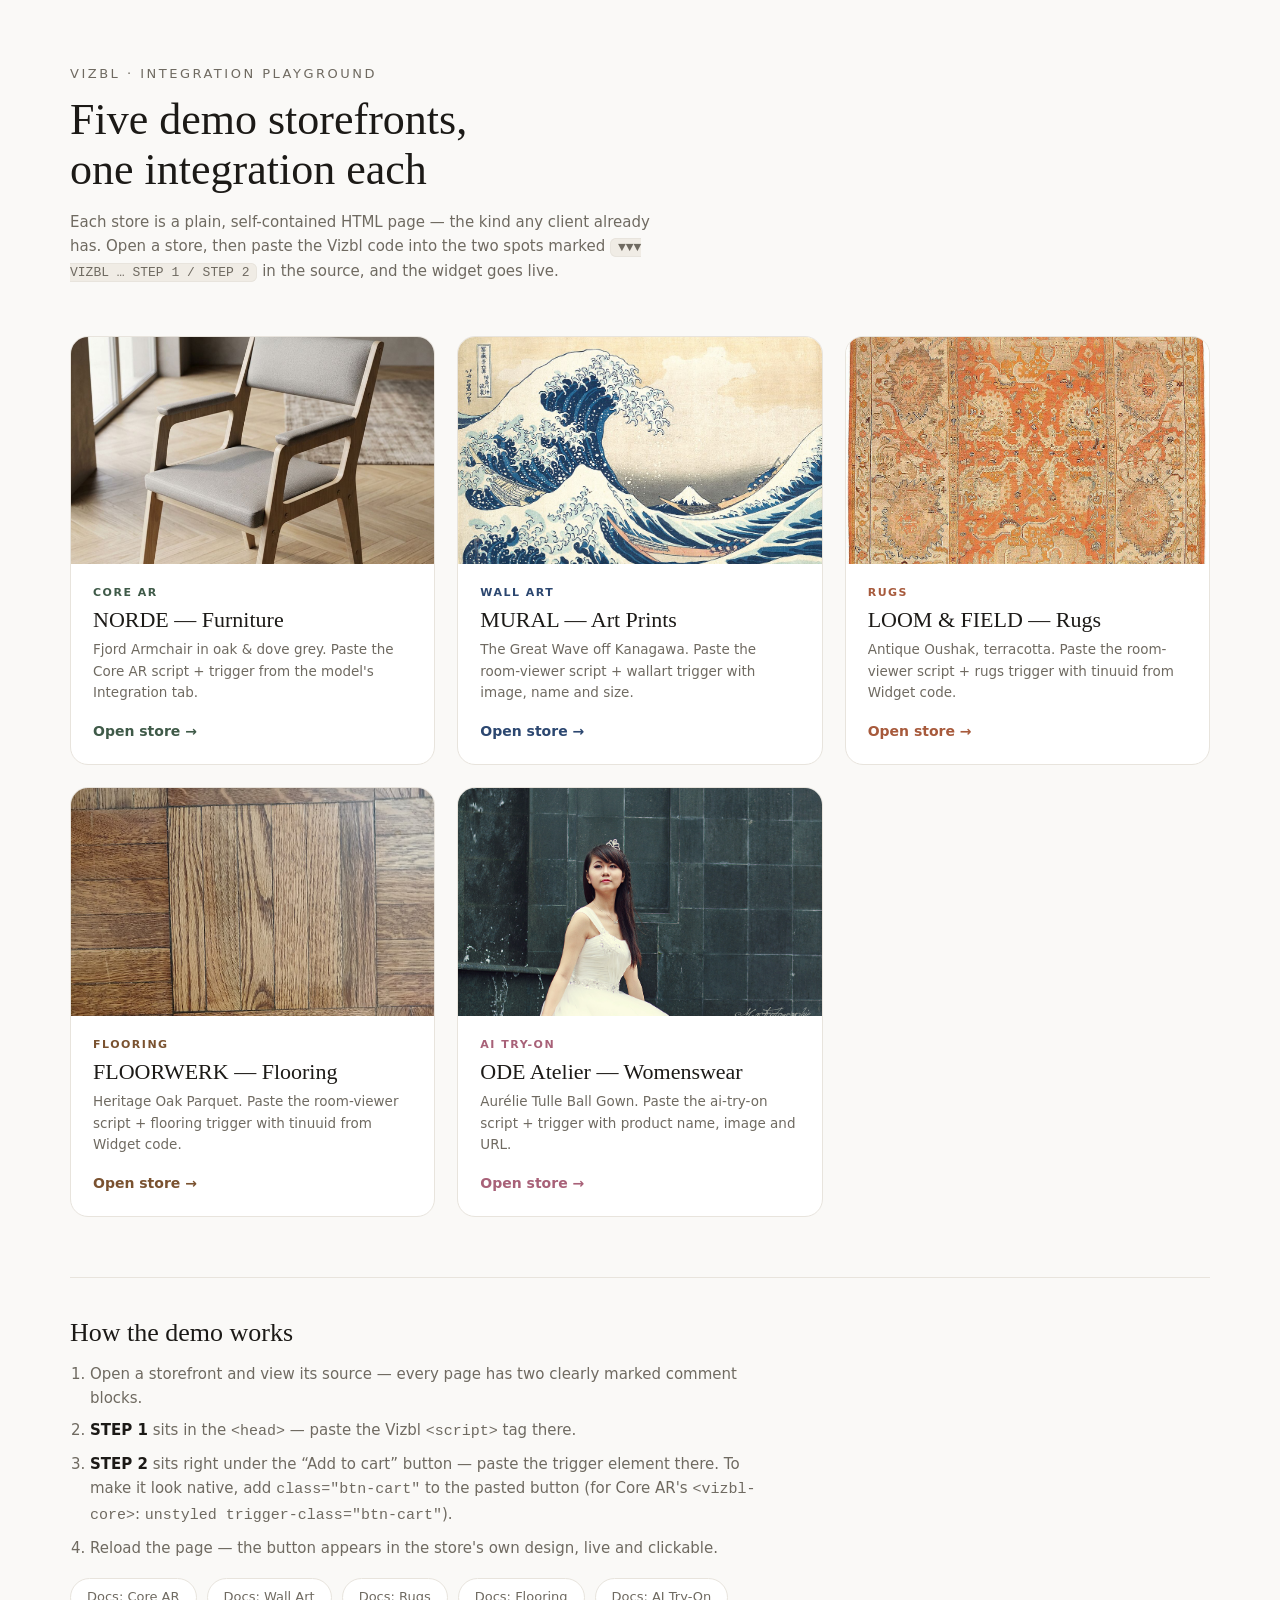
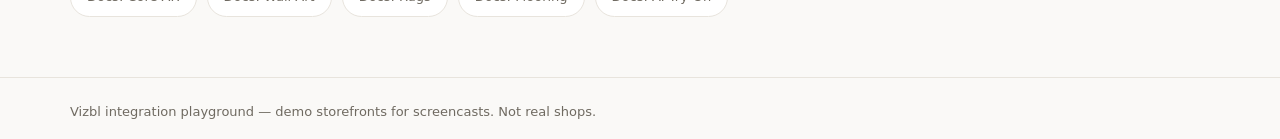
==== index.html @ 4c50559a "Add Vizbl integration playground: five demo storefronts Five self-contained static storefronts (furn" ====
<!DOCTYPE html>
<html lang="en">
<head>
<meta charset="UTF-8">
<meta name="viewport" content="width=device-width, initial-scale=1.0">
<title>Vizbl Integration Playground</title>
<style>
:root{
  --bg:#faf9f7;
  --ink:#1c1a17;
  --muted:#6f6a61;
  --line:#e8e4dd;
  --serif:Georgia,'Times New Roman',serif;
  --sans:'Segoe UI',system-ui,-apple-system,sans-serif;
}
*{margin:0;padding:0;box-sizing:border-box}
body{background:var(--bg);color:var(--ink);font:15px/1.6 var(--sans)}
a{color:inherit;text-decoration:none}
img{max-width:100%;display:block}
.wrap{max-width:1140px;margin:0 auto;padding:0 24px}

.hero{padding:64px 0 40px}
.hero .kicker{font-size:13px;letter-spacing:2.5px;text-transform:uppercase;color:var(--muted)}
.hero h1{font:400 44px/1.15 var(--serif);margin:10px 0 14px}
.hero p{color:var(--muted);max-width:64ch}
.hero code{background:#f0ece5;border:1px solid var(--line);border-radius:6px;padding:1px 7px;font-size:13px}

.grid{display:grid;grid-template-columns:repeat(auto-fit,minmax(300px,1fr));gap:22px;padding:12px 0 60px}
.card{background:#fff;border:1px solid var(--line);border-radius:18px;overflow:hidden;transition:transform .15s,box-shadow .15s;display:flex;flex-direction:column}
.card:hover{transform:translateY(-3px);box-shadow:0 14px 34px rgba(28,26,23,.1)}
.card .thumb{aspect-ratio:16/10;overflow:hidden}
.card .thumb img{width:100%;height:100%;object-fit:cover}
.card .body{padding:20px 22px 22px;display:flex;flex-direction:column;gap:6px;flex:1}
.card .tag{font-size:11px;letter-spacing:1.5px;text-transform:uppercase;font-weight:700}
.card h2{font:400 22px var(--serif)}
.card p{font-size:13.5px;color:var(--muted);flex:1}
.card .go{font-size:14px;font-weight:600;margin-top:10px}

.c-green .tag,.c-green .go{color:#3f5a48}
.c-blue .tag,.c-blue .go{color:#2c4770}
.c-terra .tag,.c-terra .go{color:#a75a3c}
.c-oak .tag,.c-oak .go{color:#7a5230}
.c-rose .tag,.c-rose .go{color:#a86178}

.howto{border-top:1px solid var(--line);padding:40px 0 60px}
.howto h2{font:400 26px var(--serif);margin-bottom:14px}
.howto ol{margin:0 0 18px 20px;color:var(--muted);max-width:70ch}
.howto li{margin-bottom:8px}
.howto b{color:var(--ink)}
.docs{display:flex;flex-wrap:wrap;gap:10px}
.docs a{font-size:13px;border:1px solid var(--line);background:#fff;border-radius:99px;padding:8px 16px;color:var(--muted);transition:all .15s}
.docs a:hover{color:var(--ink);border-color:var(--muted)}

footer{border-top:1px solid var(--line)}
.frow{padding:24px 0;font-size:13px;color:var(--muted)}
</style>
</head>
<body>

<div class="wrap hero">
  <div class="kicker">Vizbl · Integration Playground</div>
  <h1>Five demo storefronts,<br>one integration each</h1>
  <p>Each store is a plain, self-contained HTML page — the kind any client already has.
  Open a store, then paste the Vizbl code into the two spots marked
  <code>&#9660;&#9660;&#9660; VIZBL &hellip; STEP 1 / STEP 2</code> in the source, and the widget goes live.</p>
</div>

<div class="wrap grid">
  <a class="card c-green" href="core-ar.html">
    <div class="thumb"><img src="images/sofa-living.jpg" alt="Fjord plywood armchair"></div>
    <div class="body">
      <span class="tag">Core AR</span>
      <h2>NORDE — Furniture</h2>
      <p>Fjord Armchair in oak &amp; dove grey. Paste the Core AR script + trigger from the model's Integration tab.</p>
      <span class="go">Open store →</span>
    </div>
  </a>

  <a class="card c-blue" href="wall-art.html">
    <div class="thumb"><img src="images/great-wave.jpg" alt="The Great Wave print"></div>
    <div class="body">
      <span class="tag">Wall Art</span>
      <h2>MURAL — Art Prints</h2>
      <p>The Great Wave off Kanagawa. Paste the room-viewer script + wallart trigger with image, name and size.</p>
      <span class="go">Open store →</span>
    </div>
  </a>

  <a class="card c-terra" href="rugs.html">
    <div class="thumb"><img src="images/rug-oushak.jpg" alt="Antique Oushak rug"></div>
    <div class="body">
      <span class="tag">Rugs</span>
      <h2>LOOM &amp; FIELD — Rugs</h2>
      <p>Antique Oushak, terracotta. Paste the room-viewer script + rugs trigger with tinuuid from Widget code.</p>
      <span class="go">Open store →</span>
    </div>
  </a>

  <a class="card c-oak" href="flooring.html">
    <div class="thumb"><img src="images/oak-parquet.jpg" alt="Oak parquet flooring"></div>
    <div class="body">
      <span class="tag">Flooring</span>
      <h2>FLOORWERK — Flooring</h2>
      <p>Heritage Oak Parquet. Paste the room-viewer script + flooring trigger with tinuuid from Widget code.</p>
      <span class="go">Open store →</span>
    </div>
  </a>

  <a class="card c-rose" href="ai-tryon.html">
    <div class="thumb"><img src="images/dress.jpg" alt="Ivory tulle ball gown" style="object-position:50% 25%"></div>
    <div class="body">
      <span class="tag">AI Try-On</span>
      <h2>ODE Atelier — Womenswear</h2>
      <p>Aurélie Tulle Ball Gown. Paste the ai-try-on script + trigger with product name, image and URL.</p>
      <span class="go">Open store →</span>
    </div>
  </a>
</div>

<div class="wrap howto">
  <h2>How the demo works</h2>
  <ol>
    <li>Open a storefront and view its source — every page has two clearly marked comment blocks.</li>
    <li><b>STEP 1</b> sits in the <code>&lt;head&gt;</code> — paste the Vizbl <code>&lt;script&gt;</code> tag there.</li>
    <li><b>STEP 2</b> sits right under the “Add to cart” button — paste the trigger element there. To make it look native, add <code>class="btn-cart"</code> to the pasted button (for Core AR's <code>&lt;vizbl-core&gt;</code>: <code>unstyled trigger-class="btn-cart"</code>).</li>
    <li>Reload the page — the button appears in the store's own design, live and clickable.</li>
  </ol>
  <div class="docs">
    <a href="https://vizbl.com/helpcenter/how-to-add-a-vizbl-core-ar-integration-to-your-website" target="_blank">Docs: Core AR</a>
    <a href="https://vizbl.com/helpcenter/adding-a-wall-art-integration-to-your-website" target="_blank">Docs: Wall Art</a>
    <a href="https://vizbl.com/helpcenter/adding-a-rugs-integration-to-your-website" target="_blank">Docs: Rugs</a>
    <a href="https://vizbl.com/helpcenter/adding-a-flooring-integration-to-your-website" target="_blank">Docs: Flooring</a>
    <a href="https://vizbl.com/helpcenter/adding-an-ai-try-on-widget-to-your-website" target="_blank">Docs: AI Try-On</a>
  </div>
</div>

<footer>
  <div class="wrap frow">Vizbl integration playground — demo storefronts for screencasts. Not real shops.</div>
</footer>

</body>
</html>
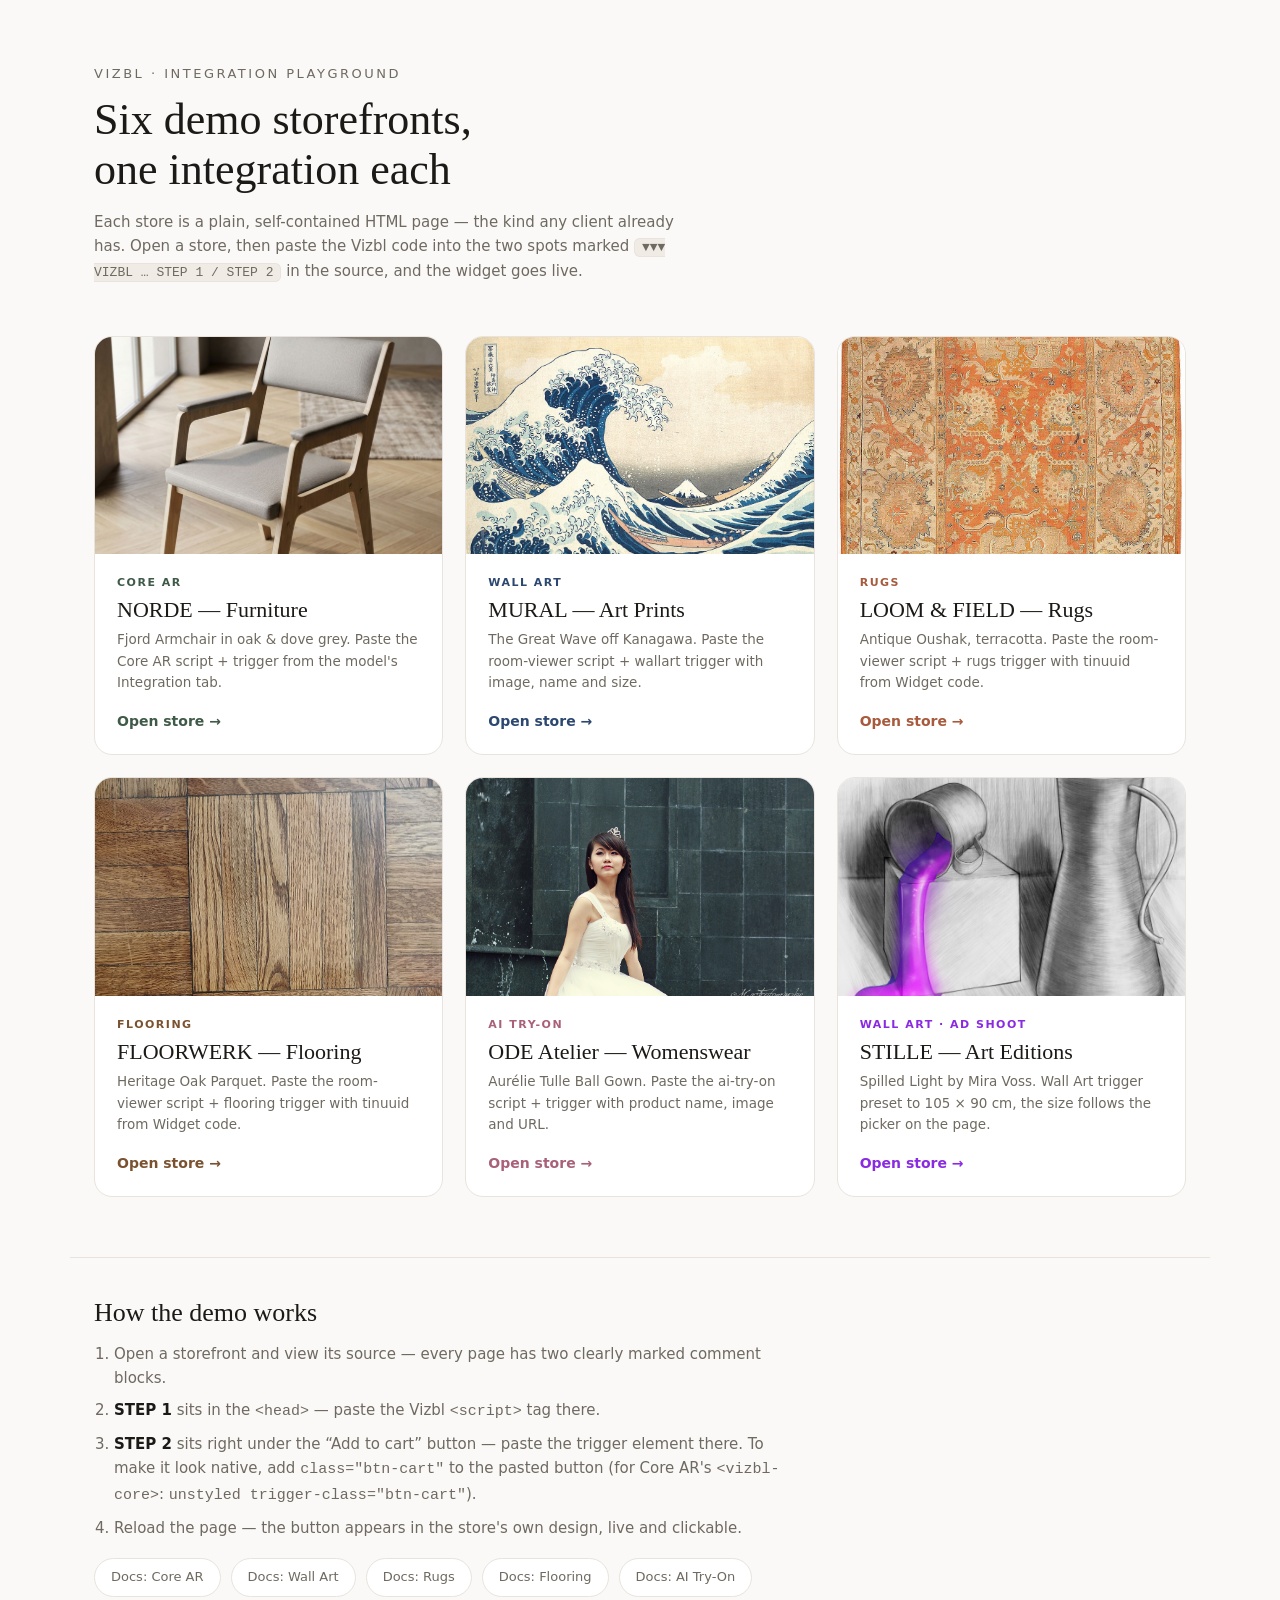
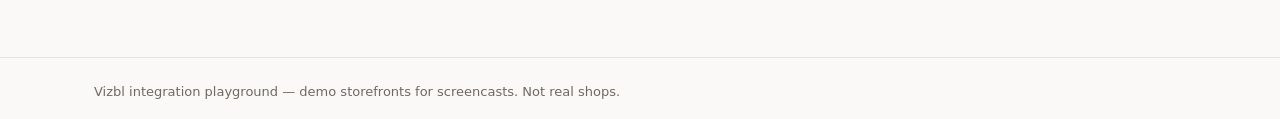
==== commit 02125ef3: "Add STILLE storefront: Wall Art page for the ad shoot Spilled Light print, 105 x 90 cm by default. S" ====
--- a/index.html
+++ b/index.html
@@ -19,13 +19,13 @@
 img{max-width:100%;display:block}
 .wrap{max-width:1140px;margin:0 auto;padding:0 24px}
 
-.hero{padding:64px 0 40px}
+.hero{padding-top:64px;padding-bottom:40px}
 .hero .kicker{font-size:13px;letter-spacing:2.5px;text-transform:uppercase;color:var(--muted)}
 .hero h1{font:400 44px/1.15 var(--serif);margin:10px 0 14px}
 .hero p{color:var(--muted);max-width:64ch}
 .hero code{background:#f0ece5;border:1px solid var(--line);border-radius:6px;padding:1px 7px;font-size:13px}
 
-.grid{display:grid;grid-template-columns:repeat(auto-fit,minmax(300px,1fr));gap:22px;padding:12px 0 60px}
+.grid{display:grid;grid-template-columns:repeat(auto-fit,minmax(300px,1fr));gap:22px;padding-top:12px;padding-bottom:60px}
 .card{background:#fff;border:1px solid var(--line);border-radius:18px;overflow:hidden;transition:transform .15s,box-shadow .15s;display:flex;flex-direction:column}
 .card:hover{transform:translateY(-3px);box-shadow:0 14px 34px rgba(28,26,23,.1)}
 .card .thumb{aspect-ratio:16/10;overflow:hidden}
@@ -41,8 +41,9 @@
 .c-terra .tag,.c-terra .go{color:#a75a3c}
 .c-oak .tag,.c-oak .go{color:#7a5230}
 .c-rose .tag,.c-rose .go{color:#a86178}
+.c-violet .tag,.c-violet .go{color:#8a2be2}
 
-.howto{border-top:1px solid var(--line);padding:40px 0 60px}
+.howto{border-top:1px solid var(--line);padding-top:40px;padding-bottom:60px}
 .howto h2{font:400 26px var(--serif);margin-bottom:14px}
 .howto ol{margin:0 0 18px 20px;color:var(--muted);max-width:70ch}
 .howto li{margin-bottom:8px}
@@ -52,14 +53,24 @@
 .docs a:hover{color:var(--ink);border-color:var(--muted)}
 
 footer{border-top:1px solid var(--line)}
-.frow{padding:24px 0;font-size:13px;color:var(--muted)}
+.frow{padding-top:24px;padding-bottom:24px;font-size:13px;color:var(--muted)}
+
+@media (max-width:860px){
+  .wrap{padding:0 16px}
+  .hero{padding-top:40px;padding-bottom:26px}
+  .hero h1{font-size:31px}
+  .grid{gap:16px;padding-top:8px;padding-bottom:40px}
+  .howto{padding-top:30px;padding-bottom:44px}
+  .howto h2{font-size:22px}
+  .howto ol{margin-left:18px}
+}
 </style>
 </head>
 <body>
 
 <div class="wrap hero">
   <div class="kicker">Vizbl · Integration Playground</div>
-  <h1>Five demo storefronts,<br>one integration each</h1>
+  <h1>Six demo storefronts,<br>one integration each</h1>
   <p>Each store is a plain, self-contained HTML page — the kind any client already has.
   Open a store, then paste the Vizbl code into the two spots marked
   <code>&#9660;&#9660;&#9660; VIZBL &hellip; STEP 1 / STEP 2</code> in the source, and the widget goes live.</p>
@@ -115,6 +126,16 @@
       <span class="go">Open store →</span>
     </div>
   </a>
+
+  <a class="card c-violet" href="spilled-light.html">
+    <div class="thumb"><img src="images/spilled-light-1600.jpg" alt="Spilled Light, graphite still life with a violet pour"></div>
+    <div class="body">
+      <span class="tag">Wall Art · ad shoot</span>
+      <h2>STILLE — Art Editions</h2>
+      <p>Spilled Light by Mira Voss. Wall Art trigger preset to 105 × 90 cm, the size follows the picker on the page.</p>
+      <span class="go">Open store →</span>
+    </div>
+  </a>
 </div>
 
 <div class="wrap howto">
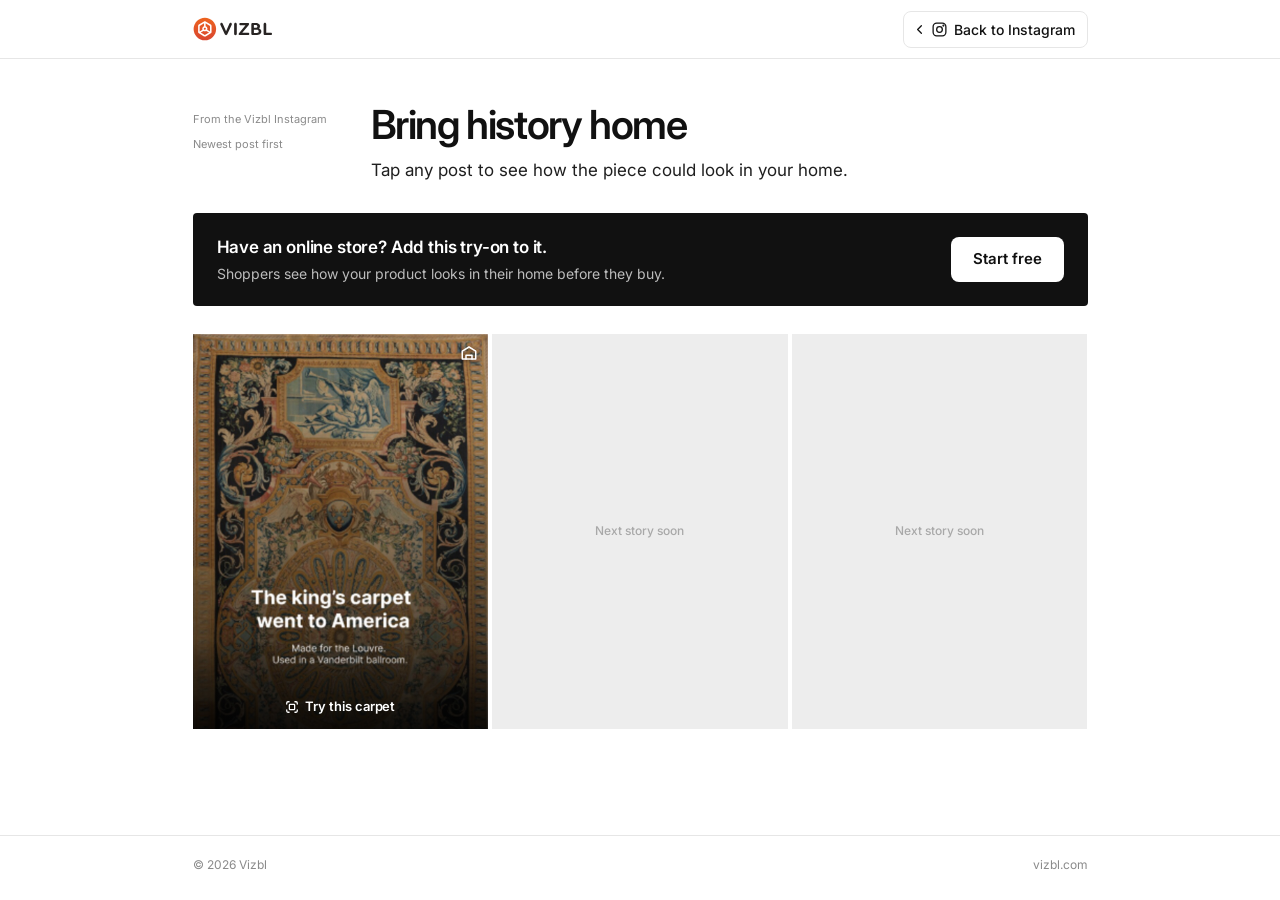
==== commit a2e22a8d: "Replace demo storefronts with the Instagram feed page The site now mirrors the Vizbl Instagram grid:" ====
--- a/index.html
+++ b/index.html
@@ -3,161 +3,109 @@
 <head>
 <meta charset="UTF-8">
 <meta name="viewport" content="width=device-width, initial-scale=1.0">
-<title>Vizbl Integration Playground</title>
-<style>
-:root{
-  --bg:#faf9f7;
-  --ink:#1c1a17;
-  --muted:#6f6a61;
-  --line:#e8e4dd;
-  --serif:Georgia,'Times New Roman',serif;
-  --sans:'Segoe UI',system-ui,-apple-system,sans-serif;
-}
-*{margin:0;padding:0;box-sizing:border-box}
-body{background:var(--bg);color:var(--ink);font:15px/1.6 var(--sans)}
-a{color:inherit;text-decoration:none}
-img{max-width:100%;display:block}
-.wrap{max-width:1140px;margin:0 auto;padding:0 24px}
+<title>Bring history home — Vizbl</title>
+<meta name="description" content="Historic pieces from the Vizbl Instagram. Tap any post to see how the piece could look in your home.">
+<meta property="og:type" content="website">
+<meta property="og:title" content="Bring history home — Vizbl">
+<meta property="og:description" content="Tap any post to see how the piece could look in your home.">
+<meta property="og:image" content="posts/king-carpet-cover.jpg">
+<meta name="theme-color" content="#ffffff">
+<link rel="icon" type="image/png" href="assets/favicon.png">
+<link rel="preconnect" href="https://fonts.googleapis.com">
+<link rel="preconnect" href="https://fonts.gstatic.com" crossorigin>
+<link href="https://fonts.googleapis.com/css2?family=Inter:wght@400;500;600;700&display=swap" rel="stylesheet">
+<link rel="stylesheet" href="assets/feed.css">
 
-.hero{padding-top:64px;padding-bottom:40px}
-.hero .kicker{font-size:13px;letter-spacing:2.5px;text-transform:uppercase;color:var(--muted)}
-.hero h1{font:400 44px/1.15 var(--serif);margin:10px 0 14px}
-.hero p{color:var(--muted);max-width:64ch}
-.hero code{background:#f0ece5;border:1px solid var(--line);border-radius:6px;padding:1px 7px;font-size:13px}
-
-.grid{display:grid;grid-template-columns:repeat(auto-fit,minmax(300px,1fr));gap:22px;padding-top:12px;padding-bottom:60px}
-.card{background:#fff;border:1px solid var(--line);border-radius:18px;overflow:hidden;transition:transform .15s,box-shadow .15s;display:flex;flex-direction:column}
-.card:hover{transform:translateY(-3px);box-shadow:0 14px 34px rgba(28,26,23,.1)}
-.card .thumb{aspect-ratio:16/10;overflow:hidden}
-.card .thumb img{width:100%;height:100%;object-fit:cover}
-.card .body{padding:20px 22px 22px;display:flex;flex-direction:column;gap:6px;flex:1}
-.card .tag{font-size:11px;letter-spacing:1.5px;text-transform:uppercase;font-weight:700}
-.card h2{font:400 22px var(--serif)}
-.card p{font-size:13.5px;color:var(--muted);flex:1}
-.card .go{font-size:14px;font-weight:600;margin-top:10px}
-
-.c-green .tag,.c-green .go{color:#3f5a48}
-.c-blue .tag,.c-blue .go{color:#2c4770}
-.c-terra .tag,.c-terra .go{color:#a75a3c}
-.c-oak .tag,.c-oak .go{color:#7a5230}
-.c-rose .tag,.c-rose .go{color:#a86178}
-.c-violet .tag,.c-violet .go{color:#8a2be2}
-
-.howto{border-top:1px solid var(--line);padding-top:40px;padding-bottom:60px}
-.howto h2{font:400 26px var(--serif);margin-bottom:14px}
-.howto ol{margin:0 0 18px 20px;color:var(--muted);max-width:70ch}
-.howto li{margin-bottom:8px}
-.howto b{color:var(--ink)}
-.docs{display:flex;flex-wrap:wrap;gap:10px}
-.docs a{font-size:13px;border:1px solid var(--line);background:#fff;border-radius:99px;padding:8px 16px;color:var(--muted);transition:all .15s}
-.docs a:hover{color:var(--ink);border-color:var(--muted)}
-
-footer{border-top:1px solid var(--line)}
-.frow{padding-top:24px;padding-bottom:24px;font-size:13px;color:var(--muted)}
-
-@media (max-width:860px){
-  .wrap{padding:0 16px}
-  .hero{padding-top:40px;padding-bottom:26px}
-  .hero h1{font-size:31px}
-  .grid{gap:16px;padding-top:8px;padding-bottom:40px}
-  .howto{padding-top:30px;padding-bottom:44px}
-  .howto h2{font-size:22px}
-  .howto ol{margin-left:18px}
-}
-</style>
+<!-- Vizbl widget scripts: one per integration type used in the feed -->
+<script defer src="https://cdn.neurodyn.ai/@neurodyn/room-viewer/dist/room-viewer.embed.min.js"></script>
 </head>
 <body>
 
-<div class="wrap hero">
-  <div class="kicker">Vizbl · Integration Playground</div>
-  <h1>Six demo storefronts,<br>one integration each</h1>
-  <p>Each store is a plain, self-contained HTML page — the kind any client already has.
-  Open a store, then paste the Vizbl code into the two spots marked
-  <code>&#9660;&#9660;&#9660; VIZBL &hellip; STEP 1 / STEP 2</code> in the source, and the widget goes live.</p>
-</div>
+<header class="bar">
+  <div class="wrap">
+    <a href="https://vizbl.com"><img src="assets/vizbl-logo.svg" alt="Vizbl" width="386" height="116"></a>
+    <a class="back" href="https://www.instagram.com/vizblar/">
+      <svg viewBox="0 0 24 24" fill="none" stroke="currentColor" stroke-width="2" stroke-linecap="round" stroke-linejoin="round" aria-hidden="true"><path d="M15 18l-6-6 6-6"/></svg>
+      <svg viewBox="0 0 24 24" fill="none" stroke="currentColor" stroke-width="1.8" stroke-linecap="round" stroke-linejoin="round" aria-hidden="true"><rect x="3" y="3" width="18" height="18" rx="5"/><circle cx="12" cy="12" r="4"/><circle cx="17.5" cy="6.5" r=".6" fill="currentColor"/></svg>
+      Back to Instagram
+    </a>
+  </div>
+</header>
 
-<div class="wrap grid">
-  <a class="card c-green" href="core-ar.html">
-    <div class="thumb"><img src="images/sofa-living.jpg" alt="Fjord plywood armchair"></div>
-    <div class="body">
-      <span class="tag">Core AR</span>
-      <h2>NORDE — Furniture</h2>
-      <p>Fjord Armchair in oak &amp; dove grey. Paste the Core AR script + trigger from the model's Integration tab.</p>
-      <span class="go">Open store →</span>
+<section class="wrap">
+  <div class="intro">
+    <div class="caption">From the Vizbl Instagram<span>Newest post first</span></div>
+    <div>
+      <h1>Bring history home</h1>
+      <p class="lede">Tap any post to see how the piece could look in your home.</p>
     </div>
-  </a>
+  </div>
 
-  <a class="card c-blue" href="wall-art.html">
-    <div class="thumb"><img src="images/great-wave.jpg" alt="The Great Wave print"></div>
-    <div class="body">
-      <span class="tag">Wall Art</span>
-      <h2>MURAL — Art Prints</h2>
-      <p>The Great Wave off Kanagawa. Paste the room-viewer script + wallart trigger with image, name and size.</p>
-      <span class="go">Open store →</span>
-    </div>
-  </a>
+  <div class="merchant">
+    <div><b>Have an online store? Add this try-on to it.</b><span>Shoppers see how your product looks in their home before they buy.</span></div>
+    <a class="btn btn-light" href="https://connect.vizbl.com/register">Start free</a>
+  </div>
+</section>
 
-  <a class="card c-terra" href="rugs.html">
-    <div class="thumb"><img src="images/rug-oushak.jpg" alt="Antique Oushak rug"></div>
-    <div class="body">
-      <span class="tag">Rugs</span>
-      <h2>LOOM &amp; FIELD — Rugs</h2>
-      <p>Antique Oushak, terracotta. Paste the room-viewer script + rugs trigger with tinuuid from Widget code.</p>
-      <span class="go">Open store →</span>
-    </div>
-  </a>
+<!--
+  FEED — same order as the Instagram grid, newest post first.
+  Each post is one Vizbl integration: the tile itself is the trigger.
 
-  <a class="card c-oak" href="flooring.html">
-    <div class="thumb"><img src="images/oak-parquet.jpg" alt="Oak parquet flooring"></div>
-    <div class="body">
-      <span class="tag">Flooring</span>
-      <h2>FLOORWERK — Flooring</h2>
-      <p>Heritage Oak Parquet. Paste the room-viewer script + flooring trigger with tinuuid from Widget code.</p>
-      <span class="go">Open store →</span>
-    </div>
-  </a>
+  data-pending = the try-on is not published yet; a tap shows a "coming soon" note.
+  To go live, delete data-pending and paste the attributes from the cabinet's
+  "Get code" snippet onto the <button>, e.g. for a rug:
+    data-neurodyn-room-viewer-dialog
+    data-neurodyn-room-viewer-type="rugs"
+    data-neurodyn-room-viewer-tinuuid="…"
+    data-neurodyn-room-viewer-name="…"
+    data-neurodyn-room-viewer-language="en"
+    data-neurodyn-room-viewer-api-key="…"
+-->
+<main class="wrap feed-wrap">
+  <div class="feed">
 
-  <a class="card c-rose" href="ai-tryon.html">
-    <div class="thumb"><img src="images/dress.jpg" alt="Ivory tulle ball gown" style="object-position:50% 25%"></div>
-    <div class="body">
-      <span class="tag">AI Try-On</span>
-      <h2>ODE Atelier — Womenswear</h2>
-      <p>Aurélie Tulle Ball Gown. Paste the ai-try-on script + trigger with product name, image and URL.</p>
-      <span class="go">Open store →</span>
-    </div>
-  </a>
+    <button class="post" type="button"
+      data-neurodyn-room-viewer-dialog
+      data-neurodyn-room-viewer-type="rugs"
+      data-neurodyn-room-viewer-tinuuid="TdcoVFXnRGK9fRIkhsotmg"
+      data-neurodyn-room-viewer-name="Grande Galerie carpet no. 38"
+      data-neurodyn-room-viewer-display-unit="in"
+      data-neurodyn-room-viewer-language="en"
+      data-neurodyn-room-viewer-api-key="pk_live_3akPB4Frr_6hRQla3HA3RDNmWSzn4I-R"
+      aria-label="The king's carpet went to America. Try this carpet in your room">
+      <img src="posts/king-carpet-cover.jpg" alt="The king's carpet went to America: Savonnerie carpet made for the Louvre">
+      <span class="kind" aria-hidden="true"><svg viewBox="0 0 24 24" fill="none" stroke="currentColor" stroke-width="2" stroke-linecap="round" stroke-linejoin="round"><path d="M3 9.5 12 4l9 5.5V20H3z"/><path d="M8 20v-5h8v5"/></svg></span>
+      <span class="try"><svg viewBox="0 0 24 24" fill="none" stroke="currentColor" stroke-width="2.2" stroke-linecap="round" stroke-linejoin="round" aria-hidden="true"><path d="M3 7V5a2 2 0 0 1 2-2h2M17 3h2a2 2 0 0 1 2 2v2M21 17v2a2 2 0 0 1-2 2h-2M7 21H5a2 2 0 0 1-2-2v-2"/><rect x="7.5" y="7.5" width="9" height="9" rx="1"/></svg>Try this carpet</span>
+    </button>
 
-  <a class="card c-violet" href="spilled-light.html">
-    <div class="thumb"><img src="images/spilled-light-1600.jpg" alt="Spilled Light, graphite still life with a violet pour"></div>
-    <div class="body">
-      <span class="tag">Wall Art · ad shoot</span>
-      <h2>STILLE — Art Editions</h2>
-      <p>Spilled Light by Mira Voss. Wall Art trigger preset to 105 × 90 cm, the size follows the picker on the page.</p>
-      <span class="go">Open store →</span>
-    </div>
-  </a>
-</div>
+    <div class="soon" aria-hidden="true">Next story soon</div>
+    <div class="soon" aria-hidden="true">Next story soon</div>
 
-<div class="wrap howto">
-  <h2>How the demo works</h2>
-  <ol>
-    <li>Open a storefront and view its source — every page has two clearly marked comment blocks.</li>
-    <li><b>STEP 1</b> sits in the <code>&lt;head&gt;</code> — paste the Vizbl <code>&lt;script&gt;</code> tag there.</li>
-    <li><b>STEP 2</b> sits right under the “Add to cart” button — paste the trigger element there. To make it look native, add <code>class="btn-cart"</code> to the pasted button (for Core AR's <code>&lt;vizbl-core&gt;</code>: <code>unstyled trigger-class="btn-cart"</code>).</li>
-    <li>Reload the page — the button appears in the store's own design, live and clickable.</li>
-  </ol>
-  <div class="docs">
-    <a href="https://vizbl.com/helpcenter/how-to-add-a-vizbl-core-ar-integration-to-your-website" target="_blank">Docs: Core AR</a>
-    <a href="https://vizbl.com/helpcenter/adding-a-wall-art-integration-to-your-website" target="_blank">Docs: Wall Art</a>
-    <a href="https://vizbl.com/helpcenter/adding-a-rugs-integration-to-your-website" target="_blank">Docs: Rugs</a>
-    <a href="https://vizbl.com/helpcenter/adding-a-flooring-integration-to-your-website" target="_blank">Docs: Flooring</a>
-    <a href="https://vizbl.com/helpcenter/adding-an-ai-try-on-widget-to-your-website" target="_blank">Docs: AI Try-On</a>
   </div>
-</div>
+</main>
 
 <footer>
-  <div class="wrap frow">Vizbl integration playground — demo storefronts for screencasts. Not real shops.</div>
+  <div class="wrap">
+    <span>© 2026 Vizbl</span>
+    <a href="https://vizbl.com">vizbl.com</a>
+  </div>
+  <!-- TODO: photo credits for each post (CC BY images need attribution here too) -->
 </footer>
 
+<div class="toast" id="toast" role="status" aria-live="polite"></div>
+
+<script>
+// Try-ons that are not published yet: tell the visitor instead of doing nothing.
+const toast = document.getElementById('toast');
+let hideTimer;
+document.addEventListener('click', e => {
+  const post = e.target.closest('.post[data-pending]');
+  if (!post) return;
+  toast.textContent = 'This try-on goes live very soon. Check back in a day or two.';
+  toast.classList.add('show');
+  clearTimeout(hideTimer);
+  hideTimer = setTimeout(() => toast.classList.remove('show'), 2600);
+});
+</script>
 </body>
 </html>
--- a/assets/feed.css
+++ b/assets/feed.css
@@ -0,0 +1,100 @@
+/* Visual language follows the Instagram posts: Inter, black on white,
+   small grey captions in a side column, dark gradient for the closing note. */
+:root{
+  --ink:#111111;
+  --text:#1f1f1f;
+  --muted:#8a8a8a;
+  --line:#e6e6e6;
+  --bg:#ffffff;
+  --tile:#ededed;
+  --font:'Inter',-apple-system,BlinkMacSystemFont,'SF Pro Text','Segoe UI',Roboto,Helvetica,Arial,sans-serif;
+}
+*{margin:0;padding:0;box-sizing:border-box}
+body{background:var(--bg);color:var(--text);font:15px/1.5 var(--font);-webkit-font-smoothing:antialiased;
+  min-height:100vh;display:flex;flex-direction:column}
+main{flex:1;width:100%}
+img{display:block;max-width:100%}
+a{color:inherit;text-decoration:none}
+button{font:inherit;color:inherit}
+.wrap{width:100%;max-width:935px;margin:0 auto;padding:0 20px}
+
+.btn{display:inline-flex;align-items:center;justify-content:center;border:0;border-radius:8px;cursor:pointer;
+  font-weight:600;white-space:nowrap;transition:opacity .15s}
+.btn:hover{opacity:.82}
+.btn-light{background:#fff;color:var(--ink)}
+
+/* ── Top bar ── */
+.bar{position:sticky;top:0;z-index:10;background:rgba(255,255,255,.92);backdrop-filter:blur(12px);
+  -webkit-backdrop-filter:blur(12px);border-bottom:1px solid var(--line)}
+.bar .wrap{display:flex;align-items:center;justify-content:space-between;height:58px}
+.bar img{height:24px;width:auto}
+.back{display:inline-flex;align-items:center;gap:6px;padding:7px 12px 7px 8px;border:1px solid var(--line);border-radius:8px;
+  font-size:14px;font-weight:500;color:var(--ink);transition:border-color .15s}
+.back:hover{border-color:var(--ink)}
+.back svg{width:17px;height:17px;flex-shrink:0}
+.back svg:first-child{width:15px;height:15px;margin-right:-2px}
+
+/* ── Intro: laid out like the text block of a slide ── */
+.intro{display:grid;grid-template-columns:150px 1fr;gap:28px;padding-top:44px;padding-bottom:30px}
+.caption{font-size:11px;line-height:1.35;color:var(--muted);padding-top:9px}
+.caption span{display:block;margin-top:10px}
+h1{font-size:40px;line-height:1.08;letter-spacing:-.035em;font-weight:600;color:var(--ink);margin-bottom:12px}
+.lede{font-size:17px;line-height:1.45;color:var(--text);max-width:52ch}
+
+/* ── Invitation for businesses ── */
+.merchant{display:flex;align-items:center;justify-content:space-between;gap:24px;margin-bottom:28px;padding:22px 24px;
+  border-radius:4px;color:#fff;background:var(--ink)}
+.merchant b{display:block;font-size:17px;font-weight:600;letter-spacing:-.01em}
+.merchant span{display:block;font-size:14px;color:rgba(255,255,255,.72);margin-top:3px}
+.merchant .btn{padding:11px 22px;font-size:15px}
+
+/* ── Feed grid ── */
+.feed{display:grid;grid-template-columns:repeat(3,1fr);gap:4px;padding-bottom:56px}
+.post,.soon{position:relative;aspect-ratio:3/4;overflow:hidden;background:var(--tile)}
+.post{display:block;width:100%;border:0;padding:0;cursor:pointer}
+.post img{width:100%;height:100%;object-fit:cover;transition:transform .5s cubic-bezier(.2,.7,.2,1)}
+.post::after{content:"";position:absolute;inset:0;background:linear-gradient(to top,rgba(0,0,0,.6),rgba(0,0,0,0) 22%)}
+.post:hover img{transform:scale(1.03)}
+.post:focus-visible{outline:2px solid var(--ink);outline-offset:2px}
+
+.try{position:absolute;z-index:1;left:0;right:0;bottom:12px;display:flex;align-items:center;justify-content:center;gap:6px;
+  color:#fff;font-size:13px;font-weight:600;letter-spacing:-.005em}
+.try svg{width:14px;height:14px;flex-shrink:0}
+.kind{position:absolute;z-index:1;top:10px;right:10px;color:#fff;filter:drop-shadow(0 1px 2px rgba(0,0,0,.5))}
+.kind svg{width:18px;height:18px;display:block}
+
+.soon{display:grid;place-items:center;text-align:center;color:#a8a8a8;font-size:12px;font-weight:500}
+
+/* ── Footer ── */
+footer{border-top:1px solid var(--line)}
+footer .wrap{display:flex;justify-content:space-between;flex-wrap:wrap;gap:8px 24px;padding-top:20px;padding-bottom:26px;
+  font-size:12px;color:var(--muted)}
+footer a:hover{color:var(--ink)}
+
+/* ── Toast (try-on not published yet) ── */
+.toast{position:fixed;left:50%;bottom:24px;z-index:20;transform:translate(-50%,16px);opacity:0;pointer-events:none;
+  background:var(--ink);color:#fff;border-radius:8px;padding:12px 18px;font-size:14px;max-width:calc(100% - 32px);
+  text-align:center;transition:opacity .2s,transform .2s}
+.toast.show{opacity:1;transform:translate(-50%,0)}
+
+/* ── Mobile: most visitors arrive from the Instagram app ── */
+@media (max-width:640px){
+  .wrap{padding:0 16px}
+  .bar .wrap{height:52px}
+  .bar img{height:21px}
+  .back{font-size:13px;padding:6px 10px 6px 6px}
+  .intro{grid-template-columns:88px 1fr;gap:14px;padding-top:24px;padding-bottom:20px}
+  .caption{font-size:9.5px;padding-top:5px}
+  h1{font-size:28px;margin-bottom:8px}
+  .lede{font-size:15px}
+  .merchant{flex-direction:column;align-items:stretch;text-align:center;gap:14px;margin-bottom:18px;padding:20px 18px}
+  .merchant b{font-size:16px}
+  .merchant .btn{padding:11px 18px}
+  .feed-wrap{padding:0}
+  .feed{gap:2px;padding-bottom:36px}
+  .try{bottom:7px;font-size:10.5px;gap:4px}
+  .try svg{width:11px;height:11px}
+  .kind{top:6px;right:6px}
+  .kind svg{width:14px;height:14px}
+  .soon{font-size:10.5px}
+}
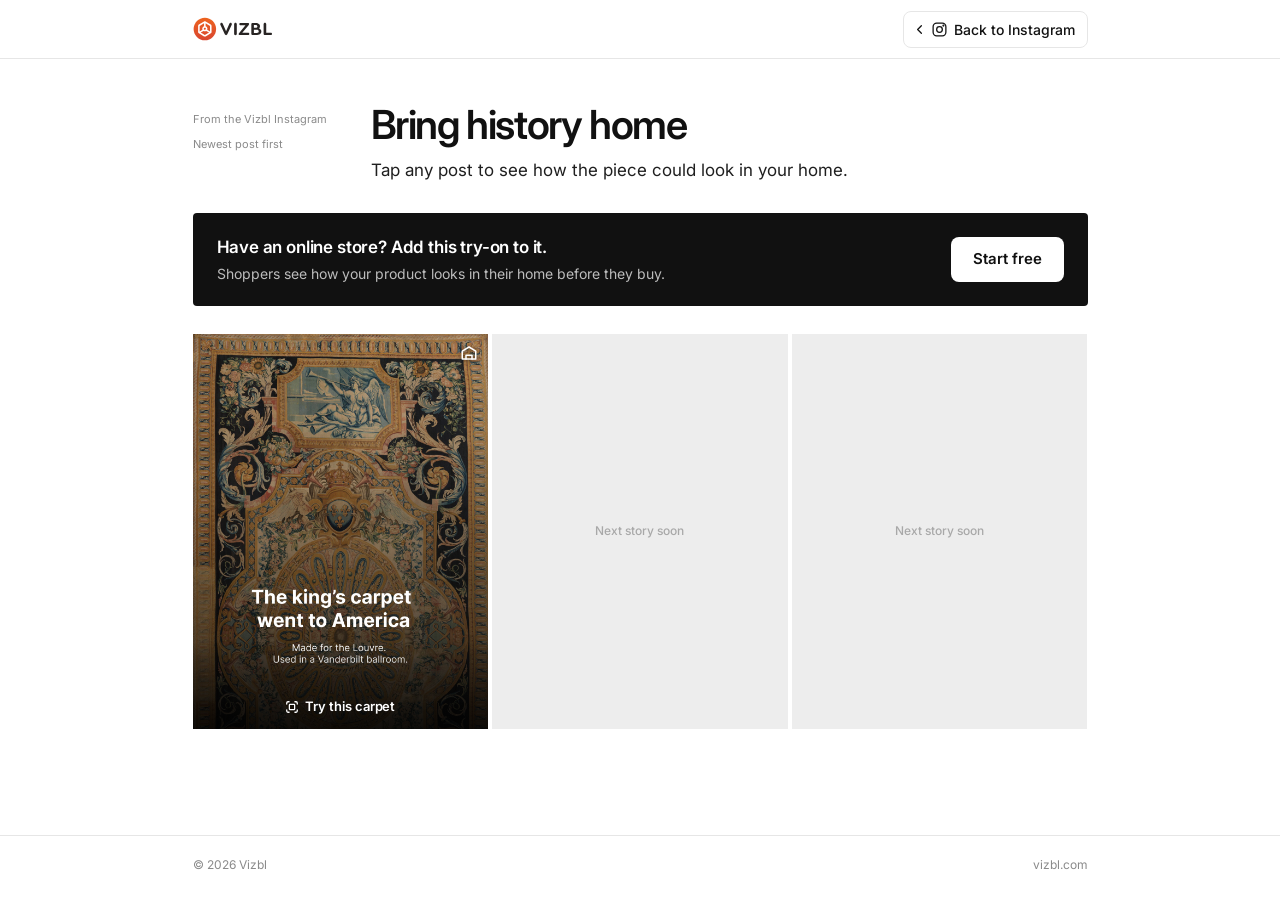
==== commit 18ccb560: "Use the full-size cover for the carpet post Co-Authored-By: Claude Opus 5.5 <noreply@anthropic.com>" ====
--- a/index.html
+++ b/index.html
@@ -89,7 +89,6 @@
     <span>© 2026 Vizbl</span>
     <a href="https://vizbl.com">vizbl.com</a>
   </div>
-  <!-- TODO: photo credits for each post (CC BY images need attribution here too) -->
 </footer>
 
 <div class="toast" id="toast" role="status" aria-live="polite"></div>
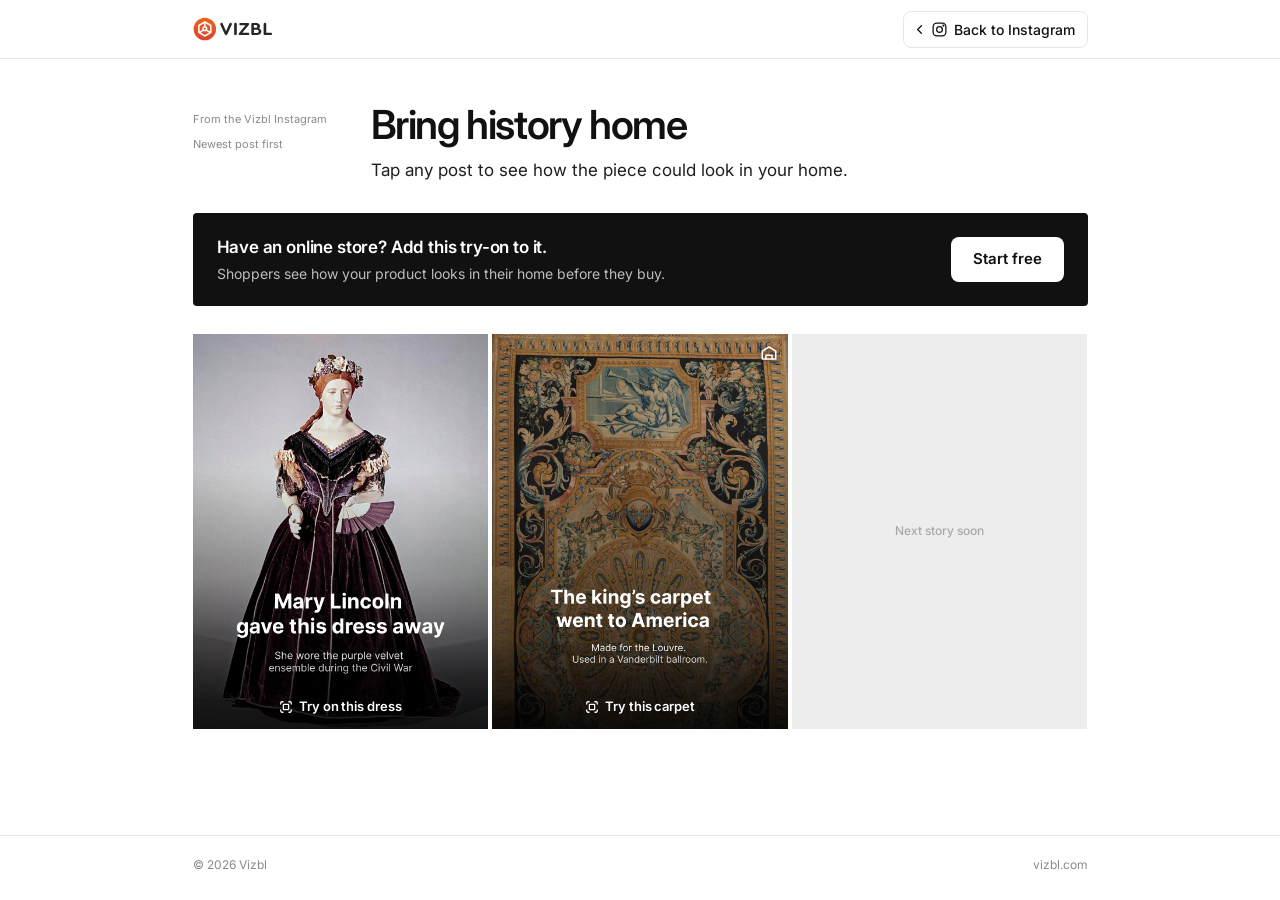
==== commit 31738f2f: "Add files via upload" ====
--- a/index.html
+++ b/index.html
@@ -18,6 +18,7 @@
 
 <!-- Vizbl widget scripts: one per integration type used in the feed -->
 <script defer src="https://cdn.neurodyn.ai/@neurodyn/room-viewer/dist/room-viewer.embed.min.js"></script>
+<script defer src="https://cdn.neurodyn.ai/@neurodyn/ai-try-on/dist/ai-try-on.embed.min.js"></script>
 </head>
 <body>
 
@@ -43,7 +44,7 @@
 
   <div class="merchant">
     <div><b>Have an online store? Add this try-on to it.</b><span>Shoppers see how your product looks in their home before they buy.</span></div>
-    <a class="btn btn-light" href="https://connect.vizbl.com/register">Start free</a>
+    <a class="btn btn-light" href="https://vizbl.com/apps">Start free</a>
   </div>
 </section>
 
@@ -64,6 +65,19 @@
 <main class="wrap feed-wrap">
   <div class="feed">
 
+    <button class="post" id="mary-lincoln-dress" type="button"
+      data-neurodyn-ai-try-on-dialog
+      data-neurodyn-ai-try-on-product-type="full-body"
+      data-neurodyn-ai-try-on-product-name="Mary Lincoln's purple velvet dress"
+      data-neurodyn-ai-try-on-product-image-src="https://ids.si.edu/ids/deliveryService?id=NMAH-2006-26070.002-000001&amp;max=1065"
+      data-neurodyn-ai-try-on-product-url=""
+      data-neurodyn-ai-try-on-language="en"
+      data-neurodyn-ai-try-on-api-key="pk_live_Z4N968aPngGtMtiMRtitqlrj5_PdQkZ3"
+      aria-label="Try on a digital version of Mary Lincoln's purple velvet dress">
+      <img src="assets/2.png" alt="Mary Lincoln's purple velvet dress, preserved at the Smithsonian">
+      <span class="try"><svg viewBox="0 0 24 24" fill="none" stroke="currentColor" stroke-width="2.2" stroke-linecap="round" stroke-linejoin="round" aria-hidden="true"><path d="M3 7V5a2 2 0 0 1 2-2h2M17 3h2a2 2 0 0 1 2 2v2M21 17v2a2 2 0 0 1-2 2h-2M7 21H5a2 2 0 0 1-2-2v-2"/><rect x="7.5" y="7.5" width="9" height="9" rx="1"/></svg>Try on this dress</span>
+    </button>
+
     <button class="post" type="button"
       data-neurodyn-room-viewer-dialog
       data-neurodyn-room-viewer-type="rugs"
@@ -78,7 +92,8 @@
       <span class="try"><svg viewBox="0 0 24 24" fill="none" stroke="currentColor" stroke-width="2.2" stroke-linecap="round" stroke-linejoin="round" aria-hidden="true"><path d="M3 7V5a2 2 0 0 1 2-2h2M17 3h2a2 2 0 0 1 2 2v2M21 17v2a2 2 0 0 1-2 2h-2M7 21H5a2 2 0 0 1-2-2v-2"/><rect x="7.5" y="7.5" width="9" height="9" rx="1"/></svg>Try this carpet</span>
     </button>
 
-    <div class="soon" aria-hidden="true">Next story soon</div>
+
+
     <div class="soon" aria-hidden="true">Next story soon</div>
 
   </div>
@@ -94,6 +109,9 @@
 <div class="toast" id="toast" role="status" aria-live="polite"></div>
 
 <script>
+// Keep the product link valid on localhost and after deployment.
+document.getElementById('mary-lincoln-dress').setAttribute('data-neurodyn-ai-try-on-product-url', window.location.href);
+
 // Try-ons that are not published yet: tell the visitor instead of doing nothing.
 const toast = document.getElementById('toast');
 let hideTimer;
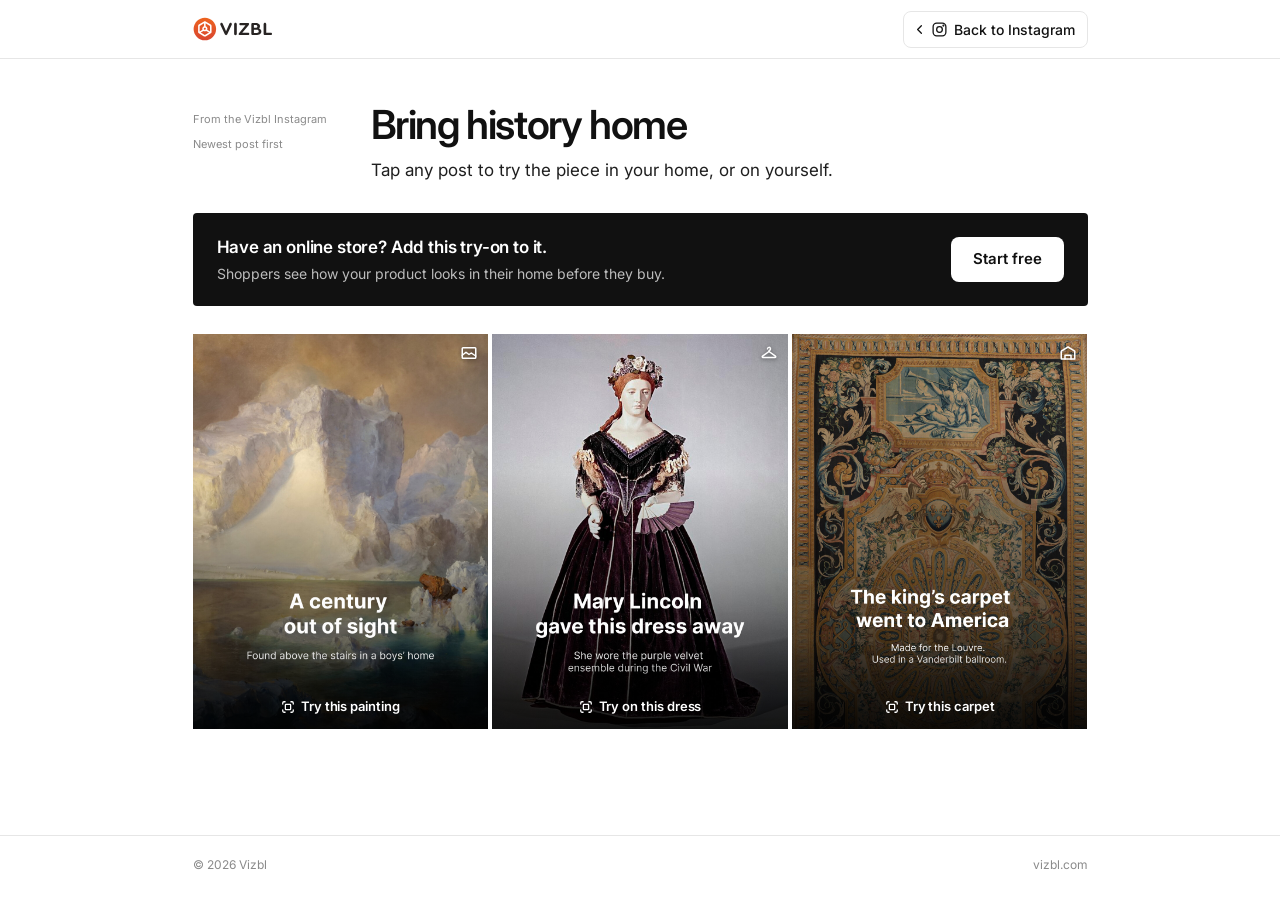
==== commit 977b10f3: "Add The Icebergs and Mary Lincoln's dress to the feed The Icebergs opens a size sheet: original canv" ====
--- a/index.html
+++ b/index.html
@@ -4,11 +4,11 @@
 <meta charset="UTF-8">
 <meta name="viewport" content="width=device-width, initial-scale=1.0">
 <title>Bring history home — Vizbl</title>
-<meta name="description" content="Historic pieces from the Vizbl Instagram. Tap any post to see how the piece could look in your home.">
+<meta name="description" content="Historic pieces from the Vizbl Instagram. Tap any post to try the piece in your home, or on yourself.">
 <meta property="og:type" content="website">
 <meta property="og:title" content="Bring history home — Vizbl">
-<meta property="og:description" content="Tap any post to see how the piece could look in your home.">
-<meta property="og:image" content="posts/king-carpet-cover.jpg">
+<meta property="og:description" content="Tap any post to try the piece in your home, or on yourself.">
+<meta property="og:image" content="posts/icebergs-cover.jpg">
 <meta name="theme-color" content="#ffffff">
 <link rel="icon" type="image/png" href="assets/favicon.png">
 <link rel="preconnect" href="https://fonts.googleapis.com">
@@ -38,7 +38,7 @@
     <div class="caption">From the Vizbl Instagram<span>Newest post first</span></div>
     <div>
       <h1>Bring history home</h1>
-      <p class="lede">Tap any post to see how the piece could look in your home.</p>
+      <p class="lede">Tap any post to try the piece in your home, or on yourself.</p>
     </div>
   </div>
 
@@ -50,31 +50,36 @@
 
 <!--
   FEED — same order as the Instagram grid, newest post first.
-  Each post is one Vizbl integration: the tile itself is the trigger.
+  Each post opens one Vizbl integration. Usually the tile itself is the trigger:
+  paste the attributes from the cabinet's "Get code" snippet onto the <button class="post">.
+
+  A piece with several sizes: the tile gets data-sizes="<sheet id>" and opens a size
+  sheet (after </main>); each option in the sheet is its own Vizbl trigger.
+  Wall Art sizes go in metres, the widget's default unit (dimension-unit is unconfirmed).
 
   data-pending = the try-on is not published yet; a tap shows a "coming soon" note.
-  To go live, delete data-pending and paste the attributes from the cabinet's
-  "Get code" snippet onto the <button>, e.g. for a rug:
-    data-neurodyn-room-viewer-dialog
-    data-neurodyn-room-viewer-type="rugs"
-    data-neurodyn-room-viewer-tinuuid="…"
-    data-neurodyn-room-viewer-name="…"
-    data-neurodyn-room-viewer-language="en"
-    data-neurodyn-room-viewer-api-key="…"
 -->
 <main class="wrap feed-wrap">
   <div class="feed">
+
+    <button class="post" type="button" data-sizes="icebergs-sizes" aria-haspopup="dialog"
+      aria-label="A century out of sight. Try The Icebergs by Frederic Edwin Church on your wall">
+      <img src="posts/icebergs-cover.jpg" alt="A century out of sight: The Icebergs by Frederic Edwin Church, 1861">
+      <span class="kind" aria-hidden="true"><svg viewBox="0 0 24 24" fill="none" stroke="currentColor" stroke-width="2" stroke-linecap="round" stroke-linejoin="round"><rect x="3" y="5" width="18" height="14" rx="1"/><path d="M3 15l5-4 4 3 3-2 6 4"/></svg></span>
+      <span class="try"><svg viewBox="0 0 24 24" fill="none" stroke="currentColor" stroke-width="2.2" stroke-linecap="round" stroke-linejoin="round" aria-hidden="true"><path d="M3 7V5a2 2 0 0 1 2-2h2M17 3h2a2 2 0 0 1 2 2v2M21 17v2a2 2 0 0 1-2 2h-2M7 21H5a2 2 0 0 1-2-2v-2"/><rect x="7.5" y="7.5" width="9" height="9" rx="1"/></svg>Try this painting</span>
+    </button>
 
     <button class="post" id="mary-lincoln-dress" type="button"
       data-neurodyn-ai-try-on-dialog
       data-neurodyn-ai-try-on-product-type="full-body"
       data-neurodyn-ai-try-on-product-name="Mary Lincoln's purple velvet dress"
-      data-neurodyn-ai-try-on-product-image-src="https://ids.si.edu/ids/deliveryService?id=NMAH-2006-26070.002-000001&amp;max=1065"
+      data-neurodyn-ai-try-on-product-image-src="try/mary-lincoln-dress.jpg"
       data-neurodyn-ai-try-on-product-url=""
       data-neurodyn-ai-try-on-language="en"
       data-neurodyn-ai-try-on-api-key="pk_live_Z4N968aPngGtMtiMRtitqlrj5_PdQkZ3"
-      aria-label="Try on a digital version of Mary Lincoln's purple velvet dress">
-      <img src="assets/2.png" alt="Mary Lincoln's purple velvet dress, preserved at the Smithsonian">
+      aria-label="Mary Lincoln gave this dress away. Try on a digital version of the dress">
+      <img src="posts/mary-lincoln-cover.jpg" alt="Mary Lincoln gave this dress away: her purple velvet dress, preserved at the Smithsonian">
+      <span class="kind" aria-hidden="true"><svg viewBox="0 0 24 24" fill="none" stroke="currentColor" stroke-width="2" stroke-linecap="round" stroke-linejoin="round"><path d="M10 6.5a2 2 0 1 1 2.6 1.9c-.4.1-.6.5-.6.9V10"/><path d="M12 10 3.4 16.2A1 1 0 0 0 4 18h16a1 1 0 0 0 .6-1.8z"/></svg></span>
       <span class="try"><svg viewBox="0 0 24 24" fill="none" stroke="currentColor" stroke-width="2.2" stroke-linecap="round" stroke-linejoin="round" aria-hidden="true"><path d="M3 7V5a2 2 0 0 1 2-2h2M17 3h2a2 2 0 0 1 2 2v2M21 17v2a2 2 0 0 1-2 2h-2M7 21H5a2 2 0 0 1-2-2v-2"/><rect x="7.5" y="7.5" width="9" height="9" rx="1"/></svg>Try on this dress</span>
     </button>
 
@@ -92,12 +97,43 @@
       <span class="try"><svg viewBox="0 0 24 24" fill="none" stroke="currentColor" stroke-width="2.2" stroke-linecap="round" stroke-linejoin="round" aria-hidden="true"><path d="M3 7V5a2 2 0 0 1 2-2h2M17 3h2a2 2 0 0 1 2 2v2M21 17v2a2 2 0 0 1-2 2h-2M7 21H5a2 2 0 0 1-2-2v-2"/><rect x="7.5" y="7.5" width="9" height="9" rx="1"/></svg>Try this carpet</span>
     </button>
 
-
-
-    <div class="soon" aria-hidden="true">Next story soon</div>
-
   </div>
 </main>
+
+<!-- Size sheet for The Icebergs: each option is a separate Wall Art trigger -->
+<div class="sheet" id="icebergs-sizes" aria-hidden="true">
+  <div class="sheet-backdrop" data-close></div>
+  <div class="sheet-panel" role="dialog" aria-modal="true" aria-labelledby="icebergs-sizes-title">
+    <div class="sheet-caption">The Icebergs · Frederic Edwin Church, 1861</div>
+    <h2 id="icebergs-sizes-title">Pick a size</h2>
+
+    <button class="size-opt" type="button"
+      data-neurodyn-room-viewer-dialog
+      data-neurodyn-room-viewer-type="wallart"
+      data-neurodyn-room-viewer-src="try/icebergs.jpg"
+      data-neurodyn-room-viewer-name="The Icebergs, original size"
+      data-neurodyn-room-viewer-width="2.858"
+      data-neurodyn-room-viewer-height="1.638"
+      data-neurodyn-room-viewer-language="en"
+      data-neurodyn-room-viewer-api-key="pk_live_cx0DQ8H7s33oIpRuWlkEp8huS0kdbL-c">
+      <b>Original size</b><span>64½&nbsp;× 112½&nbsp;in, the canvas in the Dallas Museum of Art</span>
+    </button>
+
+    <button class="size-opt" type="button"
+      data-neurodyn-room-viewer-dialog
+      data-neurodyn-room-viewer-type="wallart"
+      data-neurodyn-room-viewer-src="try/icebergs.jpg"
+      data-neurodyn-room-viewer-name="The Icebergs, 24 × 42 in print"
+      data-neurodyn-room-viewer-width="1.067"
+      data-neurodyn-room-viewer-height="0.61"
+      data-neurodyn-room-viewer-language="en"
+      data-neurodyn-room-viewer-api-key="pk_live_cx0DQ8H7s33oIpRuWlkEp8huS0kdbL-c">
+      <b>Print</b><span>24&nbsp;× 42&nbsp;in, a size for a living room wall</span>
+    </button>
+
+    <button class="sheet-cancel" type="button" data-close>Cancel</button>
+  </div>
+</div>
 
 <footer>
   <div class="wrap">
@@ -109,8 +145,34 @@
 <div class="toast" id="toast" role="status" aria-live="polite"></div>
 
 <script>
-// Keep the product link valid on localhost and after deployment.
-document.getElementById('mary-lincoln-dress').setAttribute('data-neurodyn-ai-try-on-product-url', window.location.href);
+// Widgets get absolute links, so they work on localhost and after deployment alike.
+document.querySelectorAll('[data-neurodyn-room-viewer-src],[data-neurodyn-ai-try-on-product-image-src]').forEach(el => {
+  ['data-neurodyn-room-viewer-src', 'data-neurodyn-ai-try-on-product-image-src'].forEach(a => {
+    if (el.hasAttribute(a)) el.setAttribute(a, new URL(el.getAttribute(a), location.href).href);
+  });
+});
+document.getElementById('mary-lincoln-dress').setAttribute('data-neurodyn-ai-try-on-product-url', location.href);
+
+// Size sheets: a tile with data-sizes opens its sheet; picking a size hands over to Vizbl.
+let openSheet = null;
+function closeSheet() {
+  if (!openSheet) return;
+  openSheet.classList.remove('open');
+  openSheet.setAttribute('aria-hidden', 'true');
+  openSheet = null;
+}
+document.addEventListener('click', e => {
+  const tile = e.target.closest('.post[data-sizes]');
+  if (tile) {
+    openSheet = document.getElementById(tile.dataset.sizes);
+    openSheet.classList.add('open');
+    openSheet.setAttribute('aria-hidden', 'false');
+    openSheet.querySelector('.size-opt').focus({ preventScroll: true });
+    return;
+  }
+  if (e.target.closest('[data-close], .size-opt')) closeSheet();
+});
+document.addEventListener('keydown', e => { if (e.key === 'Escape') closeSheet(); });
 
 // Try-ons that are not published yet: tell the visitor instead of doing nothing.
 const toast = document.getElementById('toast');
--- a/assets/feed.css
+++ b/assets/feed.css
@@ -77,6 +77,25 @@
   text-align:center;transition:opacity .2s,transform .2s}
 .toast.show{opacity:1;transform:translate(-50%,0)}
 
+/* ── Size sheet (pieces offered in several sizes) ── */
+.sheet{position:fixed;inset:0;z-index:30;display:flex;align-items:center;justify-content:center;padding:20px;
+  visibility:hidden;transition:visibility 0s .25s}
+.sheet.open{visibility:visible;transition:none}
+.sheet-backdrop{position:absolute;inset:0;background:rgba(0,0,0,.45);opacity:0;transition:opacity .25s}
+.sheet.open .sheet-backdrop{opacity:1}
+.sheet-panel{position:relative;width:100%;max-width:400px;background:#fff;border-radius:12px;padding:22px 20px 14px;
+  opacity:0;transform:translateY(12px);transition:opacity .25s,transform .25s cubic-bezier(.2,.7,.2,1)}
+.sheet.open .sheet-panel{opacity:1;transform:none}
+.sheet-caption{font-size:11px;color:var(--muted)}
+.sheet h2{font-size:22px;line-height:1.15;letter-spacing:-.03em;font-weight:600;color:var(--ink);margin:4px 0 16px}
+.size-opt{display:block;width:100%;text-align:left;background:#fff;border:1px solid var(--line);border-radius:10px;
+  padding:13px 16px;margin-bottom:10px;cursor:pointer;transition:border-color .15s}
+.size-opt:hover,.size-opt:focus-visible{border-color:var(--ink);outline:none}
+.size-opt b{display:block;font-size:16px;font-weight:600;color:var(--ink)}
+.size-opt span{display:block;font-size:13px;color:var(--muted);margin-top:1px}
+.sheet-cancel{display:block;width:100%;background:none;border:0;padding:10px;font-size:14px;color:var(--muted);cursor:pointer}
+.sheet-cancel:hover{color:var(--ink)}
+
 /* ── Mobile: most visitors arrive from the Instagram app ── */
 @media (max-width:640px){
   .wrap{padding:0 16px}
@@ -97,4 +116,7 @@
   .kind{top:6px;right:6px}
   .kind svg{width:14px;height:14px}
   .soon{font-size:10.5px}
+  .sheet{align-items:flex-end;padding:0}
+  .sheet-panel{max-width:none;border-radius:14px 14px 0 0;padding:20px 16px calc(10px + env(safe-area-inset-bottom));
+    transform:translateY(100%)}
 }
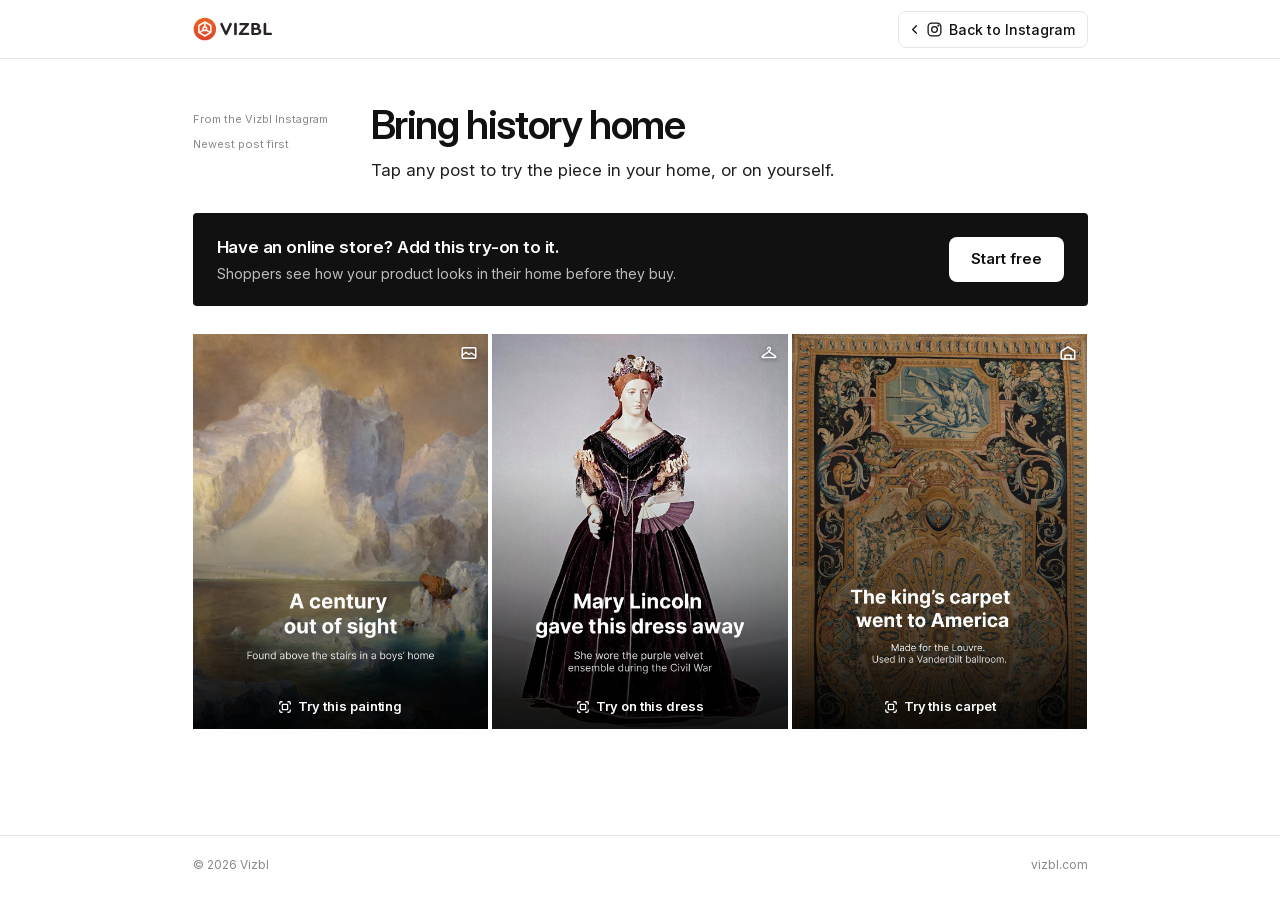
==== commit 4b1d4b52: "Self-host Inter and lighten images Google Fonts is unreachable from some networks, and its render-bl" ====
--- a/index.html
+++ b/index.html
@@ -11,9 +11,7 @@
 <meta property="og:image" content="posts/icebergs-cover.jpg">
 <meta name="theme-color" content="#ffffff">
 <link rel="icon" type="image/png" href="assets/favicon.png">
-<link rel="preconnect" href="https://fonts.googleapis.com">
-<link rel="preconnect" href="https://fonts.gstatic.com" crossorigin>
-<link href="https://fonts.googleapis.com/css2?family=Inter:wght@400;500;600;700&display=swap" rel="stylesheet">
+<link rel="preload" href="assets/fonts/InterVariable.woff2" as="font" type="font/woff2" crossorigin>
 <link rel="stylesheet" href="assets/feed.css">
 
 <!-- Vizbl widget scripts: one per integration type used in the feed -->
--- a/assets/feed.css
+++ b/assets/feed.css
@@ -1,5 +1,10 @@
 /* Visual language follows the Instagram posts: Inter, black on white,
    small grey captions in a side column, dark gradient for the closing note. */
+/* Inter is hosted here, not on Google Fonts: Google Fonts is unreachable from some networks
+   and its stylesheet blocks rendering until it times out. */
+@font-face{font-family:'Inter';font-style:normal;font-weight:100 900;font-display:swap;
+  src:url(fonts/InterVariable.woff2) format('woff2')}
+
 :root{
   --ink:#111111;
   --text:#1f1f1f;
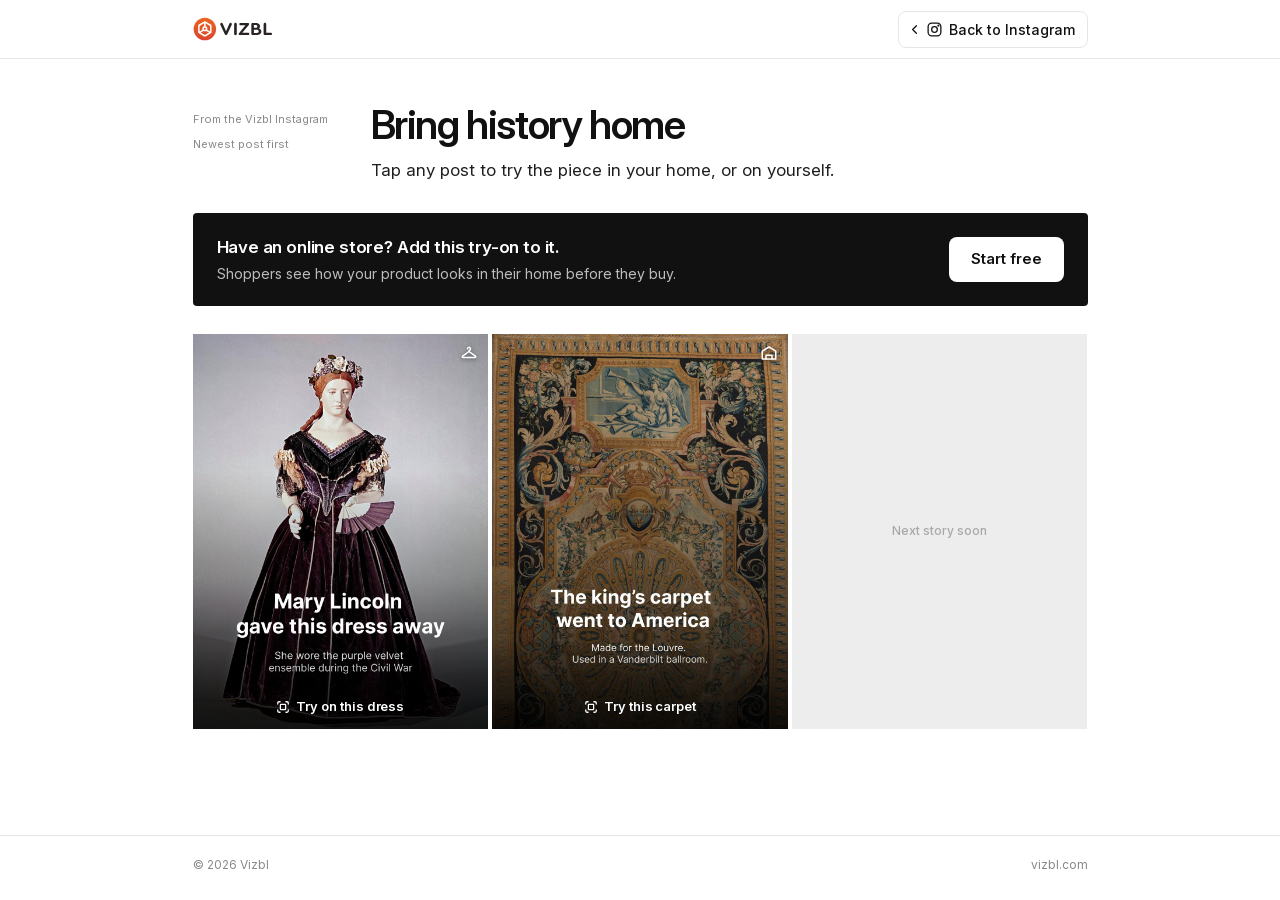
==== commit 9f01c43c: "Hide The Icebergs from the feed, add /debug for integration issues The Icebergs lies flat in AR (rot" ====
--- a/index.html
+++ b/index.html
@@ -8,7 +8,7 @@
 <meta property="og:type" content="website">
 <meta property="og:title" content="Bring history home — Vizbl">
 <meta property="og:description" content="Tap any post to try the piece in your home, or on yourself.">
-<meta property="og:image" content="posts/icebergs-cover.jpg">
+<meta property="og:image" content="posts/mary-lincoln-cover.jpg">
 <meta name="theme-color" content="#ffffff">
 <link rel="icon" type="image/png" href="assets/favicon.png">
 <link rel="preload" href="assets/fonts/InterVariable.woff2" as="font" type="font/woff2" crossorigin>
@@ -60,13 +60,6 @@
 <main class="wrap feed-wrap">
   <div class="feed">
 
-    <button class="post" type="button" data-sizes="icebergs-sizes" aria-haspopup="dialog"
-      aria-label="A century out of sight. Try The Icebergs by Frederic Edwin Church on your wall">
-      <img src="posts/icebergs-cover.jpg" alt="A century out of sight: The Icebergs by Frederic Edwin Church, 1861">
-      <span class="kind" aria-hidden="true"><svg viewBox="0 0 24 24" fill="none" stroke="currentColor" stroke-width="2" stroke-linecap="round" stroke-linejoin="round"><rect x="3" y="5" width="18" height="14" rx="1"/><path d="M3 15l5-4 4 3 3-2 6 4"/></svg></span>
-      <span class="try"><svg viewBox="0 0 24 24" fill="none" stroke="currentColor" stroke-width="2.2" stroke-linecap="round" stroke-linejoin="round" aria-hidden="true"><path d="M3 7V5a2 2 0 0 1 2-2h2M17 3h2a2 2 0 0 1 2 2v2M21 17v2a2 2 0 0 1-2 2h-2M7 21H5a2 2 0 0 1-2-2v-2"/><rect x="7.5" y="7.5" width="9" height="9" rx="1"/></svg>Try this painting</span>
-    </button>
-
     <button class="post" id="mary-lincoln-dress" type="button"
       data-neurodyn-ai-try-on-dialog
       data-neurodyn-ai-try-on-product-type="full-body"
@@ -95,44 +88,10 @@
       <span class="try"><svg viewBox="0 0 24 24" fill="none" stroke="currentColor" stroke-width="2.2" stroke-linecap="round" stroke-linejoin="round" aria-hidden="true"><path d="M3 7V5a2 2 0 0 1 2-2h2M17 3h2a2 2 0 0 1 2 2v2M21 17v2a2 2 0 0 1-2 2h-2M7 21H5a2 2 0 0 1-2-2v-2"/><rect x="7.5" y="7.5" width="9" height="9" rx="1"/></svg>Try this carpet</span>
     </button>
 
+    <div class="soon" aria-hidden="true">Next story soon</div>
+
   </div>
 </main>
-
-<!-- Size sheet for The Icebergs: each option is a separate Wall Art trigger -->
-<div class="sheet" id="icebergs-sizes" aria-hidden="true">
-  <div class="sheet-backdrop" data-close></div>
-  <div class="sheet-panel" role="dialog" aria-modal="true" aria-labelledby="icebergs-sizes-title">
-    <div class="sheet-caption">The Icebergs · Frederic Edwin Church, 1861</div>
-    <h2 id="icebergs-sizes-title">Pick a size</h2>
-
-    <button class="size-opt" type="button"
-      data-neurodyn-room-viewer-dialog
-      data-neurodyn-room-viewer-type="wallart"
-      data-neurodyn-room-viewer-src="try/icebergs.jpg"
-      data-neurodyn-room-viewer-name="The Icebergs, original size"
-      data-neurodyn-room-viewer-width="2.858"
-      data-neurodyn-room-viewer-height="1.638"
-      data-neurodyn-room-viewer-language="en"
-      data-neurodyn-room-viewer-api-key="pk_live_cx0DQ8H7s33oIpRuWlkEp8huS0kdbL-c">
-      <b>Original size</b><span>64½&nbsp;× 112½&nbsp;in, the canvas in the Dallas Museum of Art</span>
-    </button>
-
-    <button class="size-opt" type="button"
-      data-neurodyn-room-viewer-dialog
-      data-neurodyn-room-viewer-type="wallart"
-      data-neurodyn-room-viewer-src="try/icebergs.jpg"
-      data-neurodyn-room-viewer-name="The Icebergs, 24 × 42 in print"
-      data-neurodyn-room-viewer-width="1.067"
-      data-neurodyn-room-viewer-height="0.61"
-      data-neurodyn-room-viewer-language="en"
-      data-neurodyn-room-viewer-api-key="pk_live_cx0DQ8H7s33oIpRuWlkEp8huS0kdbL-c">
-      <b>Print</b><span>24&nbsp;× 42&nbsp;in, a size for a living room wall</span>
-    </button>
-
-    <button class="sheet-cancel" type="button" data-close>Cancel</button>
-  </div>
-</div>
-
 <footer>
   <div class="wrap">
     <span>© 2026 Vizbl</span>
